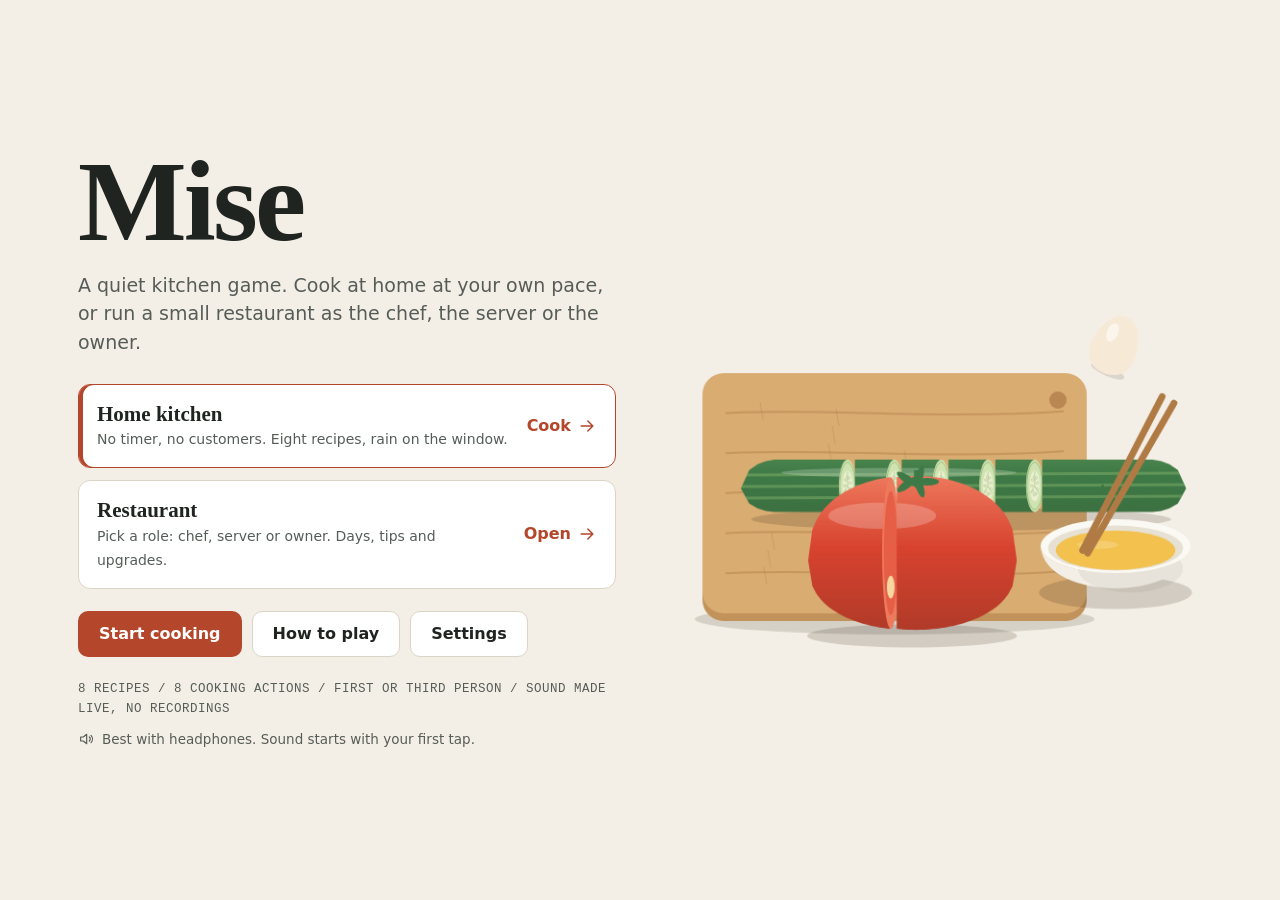
==== index.html @ 391ea793 "Back button everywhere: kitchen back arrow, confirm before losing a dish or service, browser/phone B" ====
<!doctype html>
<html lang="en">
<head>
  <meta charset="utf-8">
  <meta name="viewport" content="width=device-width, initial-scale=1, viewport-fit=cover">
  <meta name="theme-color" content="#F4EFE6">
  <meta name="description" content="Mise is a quiet cooking game. Cook at home at your own pace, or run a small restaurant as the chef, the server or the owner, in first or third person.">
  <title>Mise - a quiet kitchen game</title>
  <link rel="stylesheet" href="css/style.css">
</head>
<body>
  <div id="app">

    <!-- ============ TITLE ============ -->
    <section id="screen-title" class="screen is-active" aria-labelledby="title-h">
      <div class="title-wrap">
        <div class="title-copy">
          <h1 id="title-h" class="wordmark">Mise</h1>
          <p class="lede">A quiet kitchen game. Cook at home at your own pace, or run a small restaurant as the chef, the server or the owner.</p>
          <div class="modes" role="list">
            <button class="mode is-primary" data-go="home" role="listitem">
              <span class="mode-text">
                <b>Home kitchen</b>
                <span>No timer, no customers. Eight recipes, rain on the window.</span>
              </span>
              <span class="mode-go">Cook <span class="ico" data-ico="arrow"></span></span>
            </button>
            <button class="mode" data-go="shop" role="listitem">
              <span class="mode-text">
                <b>Restaurant</b>
                <span id="title-shop-line">Pick a role: chef, server or owner. Days, tips and upgrades.</span>
              </span>
              <span class="mode-go">Open <span class="ico" data-ico="arrow"></span></span>
            </button>
          </div>
          <div class="title-actions">
            <button class="btn btn-primary" id="btn-start">Start cooking</button>
            <button class="btn btn-ghost" data-open="help">How to play</button>
            <button class="btn btn-ghost" data-open="settings">Settings</button>
          </div>
          <p class="meta">8 recipes / 8 cooking actions / first or third person / sound made live, no recordings</p>
          <p class="sound-hint" data-sound-hint><span class="ico" data-ico="sound"></span><span data-sound-state>Best with headphones. Sound starts with your first tap.</span></p>
        </div>
        <div class="title-art">
          <canvas id="hero" width="560" height="460" aria-label="A cutting board with sliced cucumber, a tomato and a bowl of beaten egg"></canvas>
        </div>
      </div>
    </section>

    <!-- ============ HOME COOKBOOK ============ -->
    <section id="screen-home" class="screen" aria-labelledby="home-h">
      <header class="page-head">
        <button class="btn-icon" data-go="title" data-back aria-label="Back to the title screen"><span class="ico" data-ico="back"></span></button>
        <div>
          <p class="kicker">Home kitchen</p>
          <h2 id="home-h">What are we cooking?</h2>
        </div>
      </header>
      <div class="home-grid">
        <div class="recipe-list" id="recipe-list" role="radiogroup" aria-label="Recipes"></div>
        <aside class="side-panel">
          <div class="field">
            <span class="field-label" id="lbl-cam">View</span>
            <div class="seg" role="radiogroup" aria-labelledby="lbl-cam" data-setting="camera">
              <button role="radio" data-value="first">First person</button>
              <button role="radio" data-value="third">Third person</button>
            </div>
            <p class="field-help" id="cam-help"></p>
          </div>
          <div class="field">
            <span class="field-label" id="lbl-tod">Light</span>
            <div class="seg" role="radiogroup" aria-labelledby="lbl-tod" data-setting="timeOfDay">
              <button role="radio" data-value="morning">Morning</button>
              <button role="radio" data-value="evening">Evening</button>
              <button role="radio" data-value="night">Night</button>
            </div>
          </div>
          <div class="field">
            <span class="field-label" id="lbl-amb">Room sound</span>
            <div class="seg seg-wrap" role="radiogroup" aria-labelledby="lbl-amb" data-setting="ambienceKind">
              <button role="radio" data-value="rain">Rain</button>
              <button role="radio" data-value="cafe">Cafe</button>
              <button role="radio" data-value="fire">Fireplace</button>
              <button role="radio" data-value="night">Crickets</button>
              <button role="radio" data-value="off">Off</button>
            </div>
          </div>
          <label class="toggle">
            <input type="checkbox" data-toggle="radioOn">
            <span>Lo-fi radio</span>
          </label>
          <div class="selected-card" id="selected-card"></div>
          <button class="btn btn-primary btn-block" id="btn-cook">Cook</button>
          <div class="journal">
            <h3>Journal</h3>
            <ol id="journal-list" class="journal-list"></ol>
          </div>
        </aside>
      </div>
      <div class="mobile-cook">
        <span id="mobile-cook-name"></span>
        <button class="btn btn-primary" id="btn-cook-m">Cook</button>
      </div>
    </section>

    <!-- ============ RESTAURANT ============ -->
    <section id="screen-shop" class="screen" aria-labelledby="shop-h">
      <header class="page-head">
        <button class="btn-icon" data-go="title" data-back aria-label="Back to the title screen"><span class="ico" data-ico="back"></span></button>
        <div>
          <p class="kicker">Restaurant</p>
          <h2 id="shop-h">Corner Counter</h2>
        </div>
        <div class="purse" id="purse"></div>
      </header>
      <div class="shop-grid">
        <section class="shop-open">
          <div class="stat-row" id="shop-stats"></div>
          <div class="pantry" id="shop-pantry" aria-label="Pantry stock"></div>
          <div class="field">
            <span class="field-label" id="lbl-role">Your role tonight</span>
            <div class="roles" role="radiogroup" aria-labelledby="lbl-role" id="roles">
              <button class="role" role="radio" data-role="chef">
                <b>Chef</b>
                <span>You cook every ticket. A server looks after the guests.</span>
              </button>
              <button class="role" role="radio" data-role="server">
                <b>Server</b>
                <span>Seat, take orders, serve, bill. A line cook runs the stove.</span>
              </button>
              <button class="role" role="radio" data-role="owner">
                <b>Owner</b>
                <span>Both jobs. The room slows down while you cook.</span>
              </button>
            </div>
          </div>
          <div class="field">
            <span class="field-label" id="lbl-cam2">View</span>
            <div class="seg" role="radiogroup" aria-labelledby="lbl-cam2" data-setting="camera">
              <button role="radio" data-value="first">First person</button>
              <button role="radio" data-value="third">Third person</button>
            </div>
            <p class="field-help" id="cam-help-2"></p>
          </div>
          <div class="goal" id="goal"></div>
          <button class="btn btn-primary btn-block" id="btn-open-day">Open for the day</button>
        </section>
        <section class="shop-manage" aria-label="Management">
          <div class="tabs" role="tablist">
            <button role="tab" data-tab="upgrades" aria-selected="true">Upgrades</button>
            <button role="tab" data-tab="menu" aria-selected="false">Menu</button>
            <button role="tab" data-tab="market" aria-selected="false">Market</button>
            <button role="tab" data-tab="ledger" aria-selected="false">Ledger</button>
          </div>
          <div class="tab-body" id="tab-body" role="tabpanel"></div>
        </section>
      </div>
    </section>

    <!-- ============ GAME ============ -->
    <section id="screen-game" class="screen screen-game" aria-label="Kitchen">
      <canvas id="stage"></canvas>
      <header class="hud" id="hud">
        <button class="btn-icon hud-btn" id="btn-back" data-back aria-label="Back to the cookbook"><span class="ico" data-ico="back"></span></button>
        <button class="btn-icon hud-btn" id="btn-pause" aria-label="Pause"><span class="ico" data-ico="pause"></span></button>
        <div class="hud-title">
          <span class="kicker" id="hud-kicker">Home kitchen</span>
          <strong id="hud-name">Rolled omelette</strong>
        </div>
        <div class="hud-stats" id="hud-stats"></div>
        <button class="btn-icon hud-btn" id="btn-sound" aria-label="Sound and settings"><span class="ico" data-ico="sound"></span></button>
      </header>
      <aside class="ticket" id="ticket" aria-label="Recipe ticket">
        <div class="ticket-head">
          <span class="ticket-no" id="ticket-no">No. 001</span>
          <span class="ticket-time" id="ticket-time"></span>
        </div>
        <h3 class="ticket-name" id="ticket-name"></h3>
        <ol class="ticket-steps" id="ticket-steps"></ol>
        <div class="ticket-foot" id="ticket-foot"></div>
      </aside>
      <div class="rail" id="rail" aria-label="Order tickets"></div>
      <div class="hint" id="hint" aria-live="polite">
        <span class="hint-step" id="hint-step"></span>
        <span class="hint-text" id="hint-text"></span>
        <span class="hint-status" id="hint-status"></span>
      </div>
      <div class="captions" id="captions" aria-live="polite"></div>
    </section>

    <!-- ============ OVERLAYS ============ -->
    <div class="overlay" id="ov-pause" role="dialog" aria-modal="true" aria-labelledby="pause-h" hidden>
      <div class="sheet sheet-sm">
        <h2 id="pause-h">Paused</h2>
        <p class="muted" id="pause-sub">The kitchen will wait.</p>
        <div class="stack">
          <button class="btn btn-primary btn-block" data-act="resume">Resume</button>
          <button class="btn btn-ghost btn-block" data-open="settings">Settings</button>
          <button class="btn btn-ghost btn-block" data-act="restart">Start over</button>
          <button class="btn btn-ghost btn-block" data-act="leave">Leave the kitchen</button>
        </div>
      </div>
    </div>

    <div class="overlay" id="ov-leave" role="dialog" aria-modal="true" aria-labelledby="leave-h" aria-describedby="leave-sub" hidden>
      <div class="sheet sheet-sm">
        <h2 id="leave-h">Leave the kitchen?</h2>
        <p class="muted" id="leave-sub">This dish is not finished yet. Leaving clears it.</p>
        <div class="stack">
          <button class="btn btn-primary btn-block" data-act="stay" id="btn-stay">Keep cooking</button>
          <button class="btn btn-ghost btn-block" data-act="quit" id="btn-leave">Leave</button>
        </div>
      </div>
    </div>

    <div class="overlay" id="ov-settings" role="dialog" aria-modal="true" aria-labelledby="settings-h" hidden>
      <div class="sheet">
        <div class="sheet-head">
          <h2 id="settings-h">Settings</h2>
          <button class="btn-icon" data-close aria-label="Close settings"><span class="ico" data-ico="close"></span></button>
        </div>
        <div class="settings-grid">
          <section>
            <h3>Sound</h3>
            <label class="slider"><span>Master</span><input type="range" min="0" max="1" step="0.05" data-slider="master"></label>
            <label class="slider"><span>Cooking sounds</span><input type="range" min="0" max="1" step="0.05" data-slider="fx"></label>
            <label class="slider"><span>Room sound</span><input type="range" min="0" max="1" step="0.05" data-slider="ambience"></label>
            <label class="slider"><span>Radio</span><input type="range" min="0" max="1" step="0.05" data-slider="radio"></label>
            <label class="toggle"><input type="checkbox" data-toggle="radioOn"><span>Lo-fi radio on</span></label>
            <label class="toggle"><input type="checkbox" data-toggle="captions"><span>Sound captions</span></label>
            <div class="field">
              <span class="field-label" id="lbl-sampler">Listen</span>
              <div class="sampler" id="sampler" role="group" aria-labelledby="lbl-sampler"></div>
            </div>
          </section>
          <section>
            <h3>Play</h3>
            <label class="toggle"><input type="checkbox" data-toggle="hints"><span>Guides and target outlines</span></label>
            <label class="toggle"><input type="checkbox" data-toggle="reduceMotion"><span>Reduce motion</span></label>
            <div class="field">
              <span class="field-label" id="lbl-skin">Hands</span>
              <div class="swatches" role="radiogroup" aria-labelledby="lbl-skin" id="swatches"></div>
            </div>
            <div class="field">
              <span class="field-label">Progress</span>
              <p class="field-help" id="save-note"></p>
              <button class="btn btn-ghost" id="btn-reset">Reset all progress</button>
            </div>
          </section>
        </div>
      </div>
    </div>

    <div class="overlay" id="ov-help" role="dialog" aria-modal="true" aria-labelledby="help-h" hidden>
      <div class="sheet">
        <div class="sheet-head">
          <h2 id="help-h">How to play</h2>
          <button class="btn-icon" data-close aria-label="Close"><span class="ico" data-ico="close"></span></button>
        </div>
        <div class="help-grid">
          <section>
            <h3>Cooking</h3>
            <dl class="defs">
              <dt>Slice</dt><dd>Aim along the dashed guides and click or tap. Even slices score best.</dd>
              <dt>Crack</dt><dd>Tap when the needle sits in the green band, then tap again to open.</dd>
              <dt>Pour</dt><dd>Hold, and let go inside the green band.</dd>
              <dt>Stir</dt><dd>Drag slow circles around the bowl or hold Space.</dd>
              <dt>Fry</dt><dd>Wait for golden, then tap the pan to flip or take it off.</dd>
              <dt>Boil</dt><dd>Drop it in, lift it out in the green band.</dd>
              <dt>Season</dt><dd>Tap to shake. Stop in the band and press Done.</dd>
              <dt>Plate</dt><dd>Drag each item onto its outline, or tap item then plate.</dd>
            </dl>
          </section>
          <section>
            <h3>Restaurant</h3>
            <dl class="defs">
              <dt>Server</dt><dd>Tap a guest in the queue, then a table. Tap tables to take orders, serve and collect. Tap dishes on the pickup counter to carry them (two at a time). Repeating the same action earns a chain bonus.</dd>
              <dt>Chef</dt><dd>Pick a ticket from the rail and cook it. Faster and better dishes earn bigger tips.</dd>
              <dt>Owner</dt><dd>Both jobs. Tap the stove or a ticket to cook; the room slows while you do.</dd>
            </dl>
            <h3>Keys</h3>
            <dl class="defs">
              <dt>Space / Enter</dt><dd>Main action in every cooking step</dd>
              <dt>Arrows</dt><dd>Move the knife, change heat</dd>
              <dt>1 to 6</dt><dd>Act on a table (server and owner); Q picks the next guest, P picks up from the pickup counter, K cooks (owner)</dd>
              <dt>Esc</dt><dd>Pause</dd>
            </dl>
          </section>
        </div>
      </div>
    </div>

    <div class="overlay" id="ov-result" role="dialog" aria-modal="true" aria-labelledby="result-h" hidden>
      <div class="sheet sheet-result">
        <div class="result-art"><img id="result-img" alt=""></div>
        <div class="result-body">
          <p class="kicker" id="result-kicker">Plated</p>
          <h2 id="result-h"></h2>
          <p class="result-score"><span id="result-pct"></span><span id="result-word"></span></p>
          <ol class="result-notes" id="result-notes"></ol>
          <p class="muted" id="result-saved"></p>
          <div class="row">
            <button class="btn btn-primary" data-act="again">Cook it again</button>
            <button class="btn btn-ghost" data-act="cookbook">Back to the cookbook</button>
          </div>
        </div>
      </div>
    </div>

    <div class="overlay" id="ov-day" role="dialog" aria-modal="true" aria-labelledby="day-h" hidden>
      <div class="sheet sheet-sm">
        <p class="kicker" id="day-kicker">Closing time</p>
        <h2 id="day-h"></h2>
        <div class="stars" id="day-stars" aria-hidden="true"></div>
        <p class="sr-only" id="day-stars-sr"></p>
        <dl class="day-figures" id="day-figures"></dl>
        <div class="stack">
          <button class="btn btn-primary btn-block" data-act="manage">Manage the restaurant</button>
          <button class="btn btn-ghost btn-block" data-act="title">Back to the title screen</button>
        </div>
      </div>
    </div>

    <noscript><p class="noscript">Mise needs JavaScript to run.</p></noscript>
  </div>

  <script src="js/core.js"></script>
  <script src="js/audio.js"></script>
  <script src="js/data.js"></script>
  <script src="js/art.js"></script>
  <script src="js/minigames.js"></script>
  <script src="js/cook.js"></script>
  <script src="js/restaurant.js"></script>
  <script src="js/ui.js"></script>
  <script src="js/main.js"></script>
</body>
</html>
---- css/style.css ----
/* Mise - tokens from design.md */
:root {
  --paper: #F4EFE6;
  --surface: #FFFFFF;
  --surface-2: #FBF8F2;
  --ink: #1F2420;
  --muted: #565D58;
  --line: #DCD4C6;
  --accent: #B4472B;
  --accent-ink: #FFFFFF;
  --accent-soft: #F3DED6;
  --sage: #3F6B4E;
  --amber: #8A5A12;
  --night: #1D211F;
  --display: "Iowan Old Style", "Palatino Linotype", "Book Antiqua", Georgia, serif;
  --body: "Segoe UI", system-ui, -apple-system, Roboto, "Helvetica Neue", sans-serif;
  --mono: Consolas, "SF Mono", Menlo, "Liberation Mono", monospace;
  --r-ctl: 10px;
  --r-panel: 14px;
  --shadow: 0 1px 2px rgba(31, 36, 32, .06), 0 8px 24px rgba(31, 36, 32, .08);
  --ease: cubic-bezier(.2, .7, .2, 1);
}

* { box-sizing: border-box; }
[hidden] { display: none !important; }
html, body { margin: 0; height: 100%; }
body {
  background: var(--paper);
  color: var(--ink);
  font: 16px/1.5 var(--body);
  -webkit-font-smoothing: antialiased;
  font-variant-numeric: tabular-nums;
  overflow: hidden;
}
button { font: inherit; color: inherit; }
h1, h2, h3 { margin: 0; font-weight: 600; }
h2 { font: 600 clamp(26px, 3.2vw, 36px)/1.1 var(--display); letter-spacing: -.01em; }
h3 { font: 600 15px/1.3 var(--body); letter-spacing: .02em; }
p { margin: 0; }
.sr-only { position: absolute; width: 1px; height: 1px; overflow: hidden; clip: rect(0 0 0 0); white-space: nowrap; }
.muted { color: var(--muted); }
.kicker { font: 600 12px/1.3 var(--body); letter-spacing: .14em; text-transform: uppercase; color: var(--accent); }

:focus-visible { outline: 3px solid var(--accent); outline-offset: 2px; border-radius: 6px; }
[tabindex="-1"]:focus { outline: none; }

/* ---------- icons ---------- */
.ico { display: inline-flex; width: 20px; height: 20px; }
.ico svg { width: 100%; height: 100%; stroke: currentColor; fill: none; stroke-width: 1.8; stroke-linecap: round; stroke-linejoin: round; }

/* ---------- buttons ---------- */
.btn {
  display: inline-flex; align-items: center; justify-content: center; gap: 8px;
  min-height: 46px; padding: 0 20px; border-radius: var(--r-ctl);
  border: 1px solid transparent; cursor: pointer; font-weight: 600;
  transition: background .18s var(--ease), border-color .18s var(--ease), transform .12s var(--ease);
}
.btn:active { transform: translateY(1px); }
.btn-primary { background: var(--accent); color: var(--accent-ink); }
.btn-primary:hover { background: #9E3D24; }
.btn-primary:disabled { background: #C9B8AF; cursor: not-allowed; }
.btn-ghost { background: var(--surface); border-color: var(--line); }
.btn-ghost:hover { border-color: #BFB5A4; }
.btn-block { width: 100%; }
.btn-icon {
  display: inline-flex; align-items: center; justify-content: center;
  width: 44px; height: 44px; border-radius: var(--r-ctl);
  background: var(--surface); border: 1px solid var(--line); cursor: pointer;
}
.btn-icon:hover { border-color: #BFB5A4; }
.btn-small { min-height: 36px; padding: 0 14px; font-size: 14px; }

/* ---------- screens ---------- */
#app { height: 100%; }
.screen { display: none; height: 100%; overflow-y: auto; }
.screen.is-active { display: block; }
.screen-game.is-active { display: block; overflow: hidden; position: relative; }

/* ---------- title ---------- */
.title-wrap {
  max-width: 1180px; margin: 0 auto; min-height: 100%;
  padding: 40px 28px; display: grid; grid-template-columns: minmax(0, 1fr) minmax(0, 1fr);
  gap: 48px; align-items: center;
}
.wordmark { font: 600 clamp(64px, 9vw, 120px)/.88 var(--display); letter-spacing: -.025em; margin-bottom: 18px; }
.lede { font-size: 19px; color: var(--muted); max-width: 30em; margin-bottom: 28px; }
.modes { display: grid; gap: 12px; margin-bottom: 22px; }
.mode {
  display: flex; justify-content: space-between; align-items: center; gap: 16px;
  background: var(--surface); border: 1px solid var(--line); border-radius: 12px;
  padding: 16px 18px; text-align: left; cursor: pointer;
  transition: border-color .18s var(--ease), box-shadow .18s var(--ease);
}
.mode:hover { border-color: #BFB5A4; box-shadow: var(--shadow); }
.mode.is-primary { border-color: var(--accent); box-shadow: inset 4px 0 0 var(--accent); }
.mode-text b { display: block; font: 600 21px/1.25 var(--display); }
.mode-text span { color: var(--muted); font-size: 14px; }
.mode-go { display: inline-flex; align-items: center; gap: 6px; font-weight: 600; color: var(--accent); white-space: nowrap; }
.title-actions { display: flex; flex-wrap: wrap; gap: 10px; }
.meta { font: 12.5px/1.6 var(--mono); color: var(--muted); margin-top: 22px; letter-spacing: .04em; text-transform: uppercase; }
.title-art canvas { width: 100%; height: auto; display: block; }

/* ---------- page head ---------- */
.page-head {
  display: flex; align-items: center; gap: 16px;
  max-width: 1240px; margin: 0 auto; padding: 24px 28px 8px;
}
.page-head .purse { margin-left: auto; text-align: right; }
.purse b { display: block; font: 600 26px/1 var(--display); }
.purse span { font-size: 13px; color: var(--muted); }

/* ---------- home ---------- */
.home-grid {
  max-width: 1240px; margin: 0 auto; padding: 16px 28px 40px;
  display: grid; grid-template-columns: minmax(0, 1fr) 340px; gap: 28px; align-items: start;
}
.recipe-list { display: grid; grid-template-columns: repeat(auto-fill, minmax(230px, 1fr)); gap: 14px; }
.recipe {
  position: relative; display: flex; flex-direction: column; text-align: left;
  background: var(--surface); border: 1px solid var(--line); border-radius: var(--r-panel);
  padding: 0; cursor: pointer; overflow: hidden;
  transition: border-color .18s var(--ease), box-shadow .18s var(--ease);
}
.recipe:hover { box-shadow: var(--shadow); }
.recipe[aria-checked="true"] { border-color: var(--accent); box-shadow: 0 0 0 2px var(--accent); }
.recipe-img { background: #EFE8DC; display: flex; align-items: center; justify-content: center; aspect-ratio: 16 / 10; }
.recipe-img img { width: 78%; height: auto; }
.recipe-body { padding: 12px 14px 14px; }
.recipe-body b { display: block; font: 600 18px/1.25 var(--display); }
.recipe-body p { font-size: 13.5px; color: var(--muted); margin: 4px 0 8px; }
.recipe-meta { display: flex; justify-content: space-between; gap: 8px; font: 12px/1.4 var(--mono); color: var(--muted); }
.recipe-meta .best { color: var(--sage); font-weight: 700; }

.side-panel {
  position: sticky; top: 16px; display: grid; gap: 18px;
  background: var(--surface); border: 1px solid var(--line); border-radius: var(--r-panel); padding: 20px;
}
.field { display: grid; gap: 8px; }
.field-label { font: 600 13px/1.2 var(--body); color: var(--ink); }
.field-help { font-size: 13px; color: var(--muted); }
.seg { display: flex; background: #F1ECE3; border-radius: var(--r-ctl); padding: 3px; gap: 3px; }
.seg-wrap { flex-wrap: wrap; }
.seg button {
  flex: 1 1 auto; min-height: 38px; padding: 0 10px; border: 0; border-radius: 8px;
  background: transparent; cursor: pointer; font-size: 14px; font-weight: 600; color: var(--muted);
}
.seg button[aria-checked="true"] { background: var(--surface); color: var(--ink); box-shadow: 0 1px 2px rgba(31, 36, 32, .12); }
.toggle { display: flex; align-items: center; gap: 10px; cursor: pointer; font-size: 15px; min-height: 32px; }
.toggle input { width: 18px; height: 18px; accent-color: var(--accent); }
.selected-card { border-top: 1px solid var(--line); padding-top: 16px; }
.selected-card b { font: 600 20px/1.2 var(--display); display: block; }
.selected-card ol { margin: 8px 0 0; padding-left: 20px; color: var(--muted); font-size: 14px; }
.journal h3 { margin-bottom: 8px; }
.journal-list { list-style: none; margin: 0; padding: 0; display: grid; gap: 6px; font-size: 13.5px; }
.journal-list li { display: flex; justify-content: space-between; gap: 10px; border-bottom: 1px dashed var(--line); padding-bottom: 6px; }
.journal-list .pct { font-family: var(--mono); color: var(--sage); }
.journal-empty { color: var(--muted); }

/* ---------- restaurant ---------- */
.shop-grid {
  max-width: 1240px; margin: 0 auto; padding: 16px 28px 40px;
  display: grid; grid-template-columns: minmax(0, 420px) minmax(0, 1fr); gap: 28px; align-items: start;
}
.shop-open, .shop-manage { background: var(--surface); border: 1px solid var(--line); border-radius: var(--r-panel); padding: 20px; display: grid; gap: 18px; }
.stat-row { display: grid; grid-template-columns: repeat(3, minmax(0, 1fr)); gap: 10px; }
.stat { background: var(--surface-2); border: 1px solid var(--line); border-radius: var(--r-ctl); padding: 10px 12px; }
.stat b { display: block; font: 600 22px/1.1 var(--display); }
.stat span { font-size: 12.5px; color: var(--muted); }
.pantry { display: grid; grid-template-columns: repeat(2, minmax(0, 1fr)); gap: 6px 16px; }
.pantry .field-label { grid-column: 1 / -1; margin-bottom: 0; }
.pantry-row { display: grid; grid-template-columns: minmax(0, 1fr) auto; grid-template-areas: "name count" "bar bar"; align-items: center; gap: 4px 8px; font-size: 13px; color: var(--muted); }
.pantry-row span { grid-area: name; white-space: nowrap; overflow: hidden; text-overflow: ellipsis; }
.pantry-row b { grid-area: count; }
.pantry-row i { grid-area: bar; height: 6px; background: #E6DFD2; border-radius: 3px; overflow: hidden; }
.pantry-row em { display: block; height: 100%; background: var(--sage); border-radius: 3px; }
.pantry-row b { font: 600 13px/1 var(--mono); color: var(--ink); text-align: right; }
.pantry-row.is-low em { background: var(--accent); }
.pantry-row.is-low b { color: var(--accent); }
.roles { display: grid; gap: 8px; }
.role {
  text-align: left; background: var(--surface); border: 1px solid var(--line); border-radius: var(--r-ctl);
  padding: 12px 14px; cursor: pointer;
}
.role b { display: block; font: 600 18px/1.3 var(--display); }
.role span { font-size: 13.5px; color: var(--muted); }
.role[aria-checked="true"] { border-color: var(--accent); background: #FCF6F3; box-shadow: inset 4px 0 0 var(--accent); }
.goal { background: var(--surface-2); border: 1px dashed var(--line); border-radius: var(--r-ctl); padding: 12px 14px; font-size: 14px; }
.goal b { font-family: var(--mono); }
.tabs { display: flex; gap: 4px; border-bottom: 1px solid var(--line); overflow-x: auto; scrollbar-width: none; }
.tabs button { flex: 0 0 auto; }
.tabs button {
  border: 0; background: none; padding: 10px 14px; cursor: pointer; font-weight: 600; color: var(--muted);
  border-bottom: 2px solid transparent; margin-bottom: -1px;
}
.tabs button[aria-selected="true"] { color: var(--ink); border-bottom-color: var(--accent); }
.tab-body { display: grid; gap: 10px; }
.group-title { font: 600 12px/1.2 var(--body); letter-spacing: .14em; text-transform: uppercase; color: var(--muted); margin-top: 8px; }
.row-item {
  display: grid; grid-template-columns: minmax(0, 1fr) auto; gap: 12px; align-items: center;
  padding: 12px 0; border-bottom: 1px solid #EEE8DD;
}
.row-item b { font-weight: 600; }
.row-item p { font-size: 13.5px; color: var(--muted); }
.row-item .lvl { font: 12px var(--mono); color: var(--muted); }
.row-menu { grid-template-columns: 64px minmax(0, 1fr) auto; }
.row-menu img { width: 64px; height: 40px; object-fit: contain; }
.price-ctl { display: flex; align-items: center; gap: 8px; font: 13px var(--mono); }
.price-ctl input[type="range"] { width: 110px; accent-color: var(--accent); }
.ledger { width: 100%; border-collapse: collapse; font-size: 14px; }
.ledger th, .ledger td { text-align: left; padding: 8px 6px; border-bottom: 1px solid #EEE8DD; }
.ledger th { font-size: 12px; color: var(--muted); font-weight: 600; text-transform: uppercase; letter-spacing: .08em; }
.ledger td.num { font-family: var(--mono); }
.ok { color: var(--sage); }
.warn { color: var(--amber); }

/* ---------- game screen ---------- */
#stage { position: absolute; inset: 0; width: 100%; height: 100%; display: block; touch-action: none; }
.hud {
  position: absolute; left: 0; right: 0; top: 0; z-index: 3;
  display: flex; align-items: center; gap: 14px; padding: 10px 16px;
  background: rgba(244, 239, 230, .94); border-bottom: 1px solid var(--line);
}
.hud-title { display: grid; min-width: 0; }
.hud-title strong { font: 600 20px/1.15 var(--display); white-space: nowrap; overflow: hidden; text-overflow: ellipsis; }
.hud-stats { margin-left: auto; display: flex; align-items: center; gap: 18px; font-size: 14px; }
.hud-stat { display: grid; text-align: right; }
.hud-stat b { font: 600 18px/1.1 var(--display); }
.hud-stat span { font-size: 11.5px; color: var(--muted); text-transform: uppercase; letter-spacing: .08em; }
.goalbar { width: 140px; height: 8px; background: #E6DFD2; border-radius: 4px; position: relative; overflow: visible; }
.goalbar i { position: absolute; left: 0; top: 0; bottom: 0; background: var(--sage); border-radius: 4px; }
.goalbar em { position: absolute; top: -3px; width: 2px; height: 14px; background: var(--ink); opacity: .5; }

/* the order ticket: signature element */
.ticket {
  position: absolute; z-index: 2; left: 16px; top: 80px; width: 284px; max-height: calc(100% - 170px); overflow: auto;
  background: var(--surface-2); color: var(--ink); padding: 18px 18px 14px; border-radius: 2px;
  font-family: var(--mono); font-size: 13.5px;
  box-shadow: var(--shadow);
  --perf: radial-gradient(circle at 6px 0, transparent 5px, var(--surface-2) 5.5px);
}
.ticket::before {
  content: ""; position: absolute; left: 0; right: 0; top: -6px; height: 6px;
  background: radial-gradient(circle at 6px 6px, transparent 4.5px, var(--surface-2) 5px) repeat-x;
  background-size: 12px 6px;
}
.ticket-head { display: flex; justify-content: space-between; color: var(--muted); font-size: 12px; letter-spacing: .06em; }
.ticket-name { font: 600 22px/1.15 var(--display); margin: 6px 0 12px; padding-bottom: 10px; border-bottom: 1px dashed #CFC6B5; }
.ticket-steps { list-style: none; margin: 0; padding: 0; display: grid; gap: 2px; counter-reset: s; }
.ticket-steps li {
  counter-increment: s; display: grid; grid-template-columns: 26px minmax(0, 1fr) auto; gap: 6px;
  padding: 6px 6px; border-radius: 4px; color: var(--muted);
}
.ticket-steps li::before { content: counter(s, decimal-leading-zero); color: #8C8F86; }
.ticket-steps li.is-now { background: var(--accent-soft); color: var(--ink); font-weight: 700; }
.ticket-steps li.is-now::before { color: var(--accent); }
.ticket-steps li.is-done { color: var(--ink); }
.ticket-steps li.is-done .q { color: var(--sage); }
.ticket-steps li .q { font-size: 12px; }
.ticket-steps li .note { grid-column: 2 / 4; font-size: 11.5px; color: var(--muted); font-weight: 400; }
.ticket-foot { margin-top: 12px; padding-top: 10px; border-top: 1px dashed #CFC6B5; display: flex; justify-content: space-between; color: var(--muted); font-size: 12px; }

/* restaurant ticket rail */
.rail {
  position: absolute; z-index: 2; left: 16px; right: 16px; top: 76px;
  display: flex; gap: 10px; overflow-x: auto; padding: 4px 2px 8px;
  scrollbar-width: thin;
}
.rail:empty::after { content: "No orders yet"; font: 13px var(--mono); color: var(--muted); padding: 10px 4px; }
.rail-ticket {
  flex: 0 0 150px; text-align: left; border: 0; cursor: default;
  background: var(--surface-2); border-radius: 2px; padding: 10px 12px; box-shadow: var(--shadow);
  font: 12.5px/1.35 var(--mono); position: relative;
  transition: transform .18s var(--ease);
}
.rail-ticket.can-cook { cursor: pointer; outline: 2px solid transparent; }
.rail-ticket.can-cook:hover { transform: translateY(-2px); outline-color: var(--accent); }
.rail-ticket > span { display: block; }
.rail-ticket b { display: block; font: 600 15px/1.2 var(--display); margin: 2px 0 6px; }
.rail-ticket .st { color: var(--muted); }
.rail-ticket .st.ready { color: var(--sage); font-weight: 700; }
.rail-ticket .st.cooking { color: var(--accent); font-weight: 700; }
.rail-ticket .pbar { height: 4px; background: #E6DFD2; border-radius: 2px; margin-top: 8px; overflow: hidden; }
.rail-ticket .pbar i { display: block; height: 100%; background: var(--sage); }
.rail-ticket .pbar i.low { background: var(--accent); }
.rail-ticket .act { display: block; margin-top: 6px; color: var(--accent); font-weight: 700; }

.hint {
  position: absolute; z-index: 3; left: 50%; bottom: 16px; transform: translateX(-50%);
  display: flex; align-items: center; gap: 12px; max-width: min(860px, calc(100% - 32px));
  background: var(--night); color: #F4EFE6; border-radius: 12px; padding: 10px 16px; font-size: 14px;
  box-shadow: var(--shadow);
}
.hint:empty { display: none; }
.hint-step { font: 700 12px var(--mono); color: #E9B7A6; letter-spacing: .06em; white-space: nowrap; }
.hint-text { min-width: 0; }
.hint-status { font: 600 13px var(--mono); color: #CFE0D3; white-space: nowrap; padding-left: 12px; border-left: 1px solid rgba(255, 255, 255, .18); }
.hint-status:empty { display: none; }

/* restaurant cooking: the recipe ticket sits below the order rail instead of on top of it */
.screen-game.is-cooking .ticket { top: 190px; max-height: calc(100% - 280px); }
.screen-game.is-narrow.is-cooking .rail { display: none; }
.screen-game.is-narrow.is-cooking .ticket { top: 62px; }

.captions { position: absolute; z-index: 3; right: 16px; bottom: 76px; display: grid; gap: 6px; justify-items: end; pointer-events: none; }
.caption {
  font: 12.5px/1.2 var(--mono); color: #F4EFE6; background: rgba(29, 33, 31, .78); padding: 6px 10px; border-radius: 6px;
  animation: cap 2.4s var(--ease) forwards;
}
.caption::before { content: "[ "; opacity: .6; }
.caption::after { content: " ]"; opacity: .6; }
@keyframes cap { 0% { opacity: 0; transform: translateY(6px); } 12% { opacity: 1; transform: none; } 80% { opacity: 1; } 100% { opacity: 0; } }

/* ---------- overlays ---------- */
.overlay {
  position: fixed; inset: 0; z-index: 10; display: flex; align-items: center; justify-content: center;
  background: rgba(29, 33, 31, .42); padding: 20px; overflow-y: auto;
}
.sheet {
  background: var(--surface); border-radius: 16px; box-shadow: 0 20px 60px rgba(29, 33, 31, .25);
  width: min(760px, 100%); padding: 26px; display: grid; gap: 16px; max-height: calc(100vh - 40px); overflow-y: auto;
}
.sheet-sm { width: min(420px, 100%); }
.sheet-head { display: flex; justify-content: space-between; align-items: center; }
.stack { display: grid; gap: 10px; }
.row { display: flex; flex-wrap: wrap; gap: 10px; }
.settings-grid, .help-grid { display: grid; grid-template-columns: minmax(0, 1fr) minmax(0, 1fr); gap: 26px; }
.settings-grid section, .help-grid section { display: grid; gap: 12px; align-content: start; }
.slider { display: grid; grid-template-columns: 130px minmax(0, 1fr); align-items: center; gap: 12px; font-size: 14px; }
.slider input { accent-color: var(--accent); width: 100%; }
.swatches { display: flex; gap: 10px; }
.swatch { width: 36px; height: 36px; border-radius: 50%; border: 2px solid var(--surface); box-shadow: 0 0 0 1px var(--line); cursor: pointer; }
.swatch[aria-checked="true"] { box-shadow: 0 0 0 2px var(--accent); }
.defs { margin: 0; display: grid; grid-template-columns: 110px minmax(0, 1fr); gap: 8px 12px; font-size: 14px; }
.defs dt { font-weight: 700; }
.defs dd { margin: 0; color: var(--muted); }

.sheet-result { width: min(860px, 100%); grid-template-columns: minmax(0, 1fr) minmax(0, 1fr); gap: 24px; }
.result-art { background: #EFE8DC; border-radius: 12px; display: flex; align-items: center; justify-content: center; min-height: 260px; }
.result-art img { width: 90%; height: auto; }
.result-body { display: grid; gap: 10px; align-content: start; }
.result-score { display: flex; align-items: baseline; gap: 12px; }
#result-pct { font: 600 46px/1 var(--display); }
#result-word { font-weight: 600; color: var(--sage); }
.result-notes { list-style: none; margin: 0; padding: 0; display: grid; gap: 4px; font: 13px/1.4 var(--mono); }
.result-notes li { display: flex; justify-content: space-between; gap: 10px; border-bottom: 1px dashed var(--line); padding: 4px 0; }
.result-notes li span:last-child { color: var(--sage); }
.stars { display: flex; gap: 8px; }
.stars svg { width: 36px; height: 36px; }
.day-figures { margin: 0; display: grid; grid-template-columns: minmax(0, 1fr) auto; gap: 6px 16px; font-size: 15px; }
.day-figures dt { color: var(--muted); }
.day-figures dd { margin: 0; text-align: right; font-family: var(--mono); font-weight: 700; }
.noscript { padding: 40px; }

/* ---------- responsive ---------- */
@media (max-width: 980px) {
  .home-grid, .shop-grid { grid-template-columns: minmax(0, 1fr); }
  .side-panel { position: static; }
  .home-grid { padding-bottom: 96px; }
  .mobile-cook { display: flex; }
}
@media (max-width: 560px) {
  .recipe-list { grid-template-columns: repeat(2, minmax(0, 1fr)); gap: 10px; }
  .recipe-body { padding: 8px 10px 10px; }
  .recipe-body b { font-size: 15.5px; }
  .recipe-body p { display: none; }
  .recipe-meta { flex-direction: column; gap: 0; font-size: 11px; }
  .page-head { padding: 16px 16px 4px; }
  .home-grid, .shop-grid { padding-left: 16px; padding-right: 16px; }
  .title-actions .btn { flex: 1 1 auto; }
  .shop-open, .shop-manage, .side-panel { padding: 14px; }
  .tabs button { padding: 10px 10px; }
  .row-menu { grid-template-columns: 48px minmax(0, 1fr); }
  .row-menu img { width: 48px; height: 32px; }
  .row-menu > :last-child { grid-column: 1 / -1; }
  .price-ctl { flex-wrap: wrap; }
  .stat b { font-size: 18px; }
  .page-head h2 { font-size: 24px; }
  .purse b { font-size: 21px; }
}
@media (max-width: 820px) {
  .title-wrap { grid-template-columns: minmax(0, 1fr); gap: 8px; padding: 20px 20px 32px; }
  .title-art { order: -1; max-width: 360px; margin: 0 auto; }
  .lede { font-size: 17px; margin-bottom: 20px; }
  .settings-grid, .help-grid, .sheet-result { grid-template-columns: minmax(0, 1fr); }
  .result-art { min-height: 180px; }
}
/* game layout on narrow screens: ticket becomes a strip under the HUD */
.screen-game.is-narrow .ticket {
  left: 8px; right: 8px; top: 64px; width: auto; max-height: none; padding: 8px 10px 8px;
  display: flex; align-items: center; gap: 10px; overflow-x: auto;
}
.screen-game.is-narrow .ticket::before { display: none; }
.screen-game.is-narrow .ticket-head, .screen-game.is-narrow .ticket-foot, .screen-game.is-narrow .ticket-name { display: none; }
.screen-game.is-narrow .ticket-steps { display: flex; gap: 4px; }
.screen-game.is-narrow .ticket-steps li { display: block; padding: 4px 8px; white-space: nowrap; font-size: 12px; }
.screen-game.is-narrow .ticket-steps li:not(.is-now) .lbl { display: none; }
.screen-game.is-narrow .ticket-steps li .q, .screen-game.is-narrow .ticket-steps li .note { display: none; }
.screen-game.is-narrow .hud { padding: 8px 10px; gap: 8px; }
.screen-game.is-narrow .hud-title .kicker { white-space: nowrap; overflow: hidden; text-overflow: ellipsis; }
.screen-game.is-narrow .k-lead { display: none; }
.screen-game.is-narrow .hud-title strong { font-size: 16px; white-space: normal; display: -webkit-box; -webkit-line-clamp: 2; -webkit-box-orient: vertical; line-height: 1.1; }
.screen-game.is-narrow .hud-stats { gap: 10px; }
.screen-game.is-narrow .hud-stat b { font-size: 15px; }
.screen-game.is-narrow .goalbar { width: 70px; }
.screen-game.is-narrow .rail { top: 62px; left: 8px; right: 8px; }
.screen-game.is-narrow .rail-ticket { flex-basis: 128px; padding: 8px 10px; }
.screen-game.is-narrow .hint { bottom: 8px; left: 8px; right: 8px; transform: none; max-width: none; padding: 8px 12px; font-size: 13px; gap: 8px; }
.screen-game.is-narrow .hint-step { display: none; }
.screen-game.is-narrow .captions { bottom: 104px; right: 8px; }
.screen-game.is-narrow .hud-stat.opt { display: none; }

@media (prefers-reduced-motion: reduce) {
  * { animation-duration: .01ms !important; transition-duration: .01ms !important; }
}

/* sticky cook bar on phones and tablets */
.mobile-cook {
  display: none; position: fixed; left: 0; right: 0; bottom: 0; z-index: 4;
  padding: 12px 16px calc(12px + env(safe-area-inset-bottom)); gap: 12px; align-items: center;
  background: rgba(244, 239, 230, .96); border-top: 1px solid var(--line);
}
.mobile-cook span { flex: 1; min-width: 0; font: 600 16px/1.2 var(--display); white-space: nowrap; overflow: hidden; text-overflow: ellipsis; }
.mobile-cook .btn { flex: 0 0 auto; }
#screen-home:not(.is-active) .mobile-cook { display: none; }

/* Custom controls (round 3): Mise-styled range and checkbox instead of browser defaults */
input[type="range"] {
  -webkit-appearance: none;
  appearance: none;
  height: 22px;
  background: transparent;
  cursor: pointer;
  --fill: 50%;
}
input[type="range"]::-webkit-slider-runnable-track {
  height: 4px;
  border-radius: 2px;
  background: linear-gradient(to right, var(--accent) 0 var(--fill), var(--line) var(--fill) 100%);
}
input[type="range"]::-moz-range-track { height: 4px; border-radius: 2px; background: var(--line); }
input[type="range"]::-moz-range-progress { height: 4px; border-radius: 2px; background: var(--accent); }
input[type="range"]::-webkit-slider-thumb {
  -webkit-appearance: none;
  width: 16px;
  height: 16px;
  margin-top: -6px;
  border-radius: 50%;
  background: var(--surface);
  border: 2px solid var(--accent);
  box-shadow: 0 1px 3px rgba(31, 36, 32, .18);
}
input[type="range"]::-moz-range-thumb {
  width: 12px;
  height: 12px;
  border-radius: 50%;
  background: var(--surface);
  border: 2px solid var(--accent);
}
input[type="range"]:focus-visible { outline: 2px solid var(--accent); outline-offset: 3px; border-radius: 4px; }
input[type="checkbox"] {
  -webkit-appearance: none;
  appearance: none;
  flex: 0 0 auto;
  width: 18px;
  height: 18px;
  margin: 0;
  border: 1.5px solid #9C9486;
  border-radius: 5px;
  background: var(--surface) center / 12px 12px no-repeat;
  cursor: pointer;
  transition: background-color .15s var(--ease), border-color .15s var(--ease);
}
input[type="checkbox"]:checked {
  background-color: var(--accent);
  border-color: var(--accent);
  background-image: url("data:image/svg+xml,%3Csvg xmlns='http://www.w3.org/2000/svg' viewBox='0 0 12 12'%3E%3Cpath d='M2.5 6.2l2.3 2.3 4.7-4.9' fill='none' stroke='%23fff' stroke-width='1.8' stroke-linecap='round' stroke-linejoin='round'/%3E%3C/svg%3E");
}
input[type="checkbox"]:focus-visible { outline: 2px solid var(--accent); outline-offset: 2px; }

/* sound: headphones hint on the title, sampler in settings */
.sound-hint { display: flex; align-items: center; gap: 8px; margin-top: 10px; font-size: 13.5px; color: var(--muted); }
.sound-hint .ico { width: 16px; height: 16px; flex: none; }
.sampler { display: flex; flex-wrap: wrap; gap: 6px; margin-top: 6px; }
.sampler .btn { min-height: 34px; padding: 0 12px; font-size: 13.5px; }
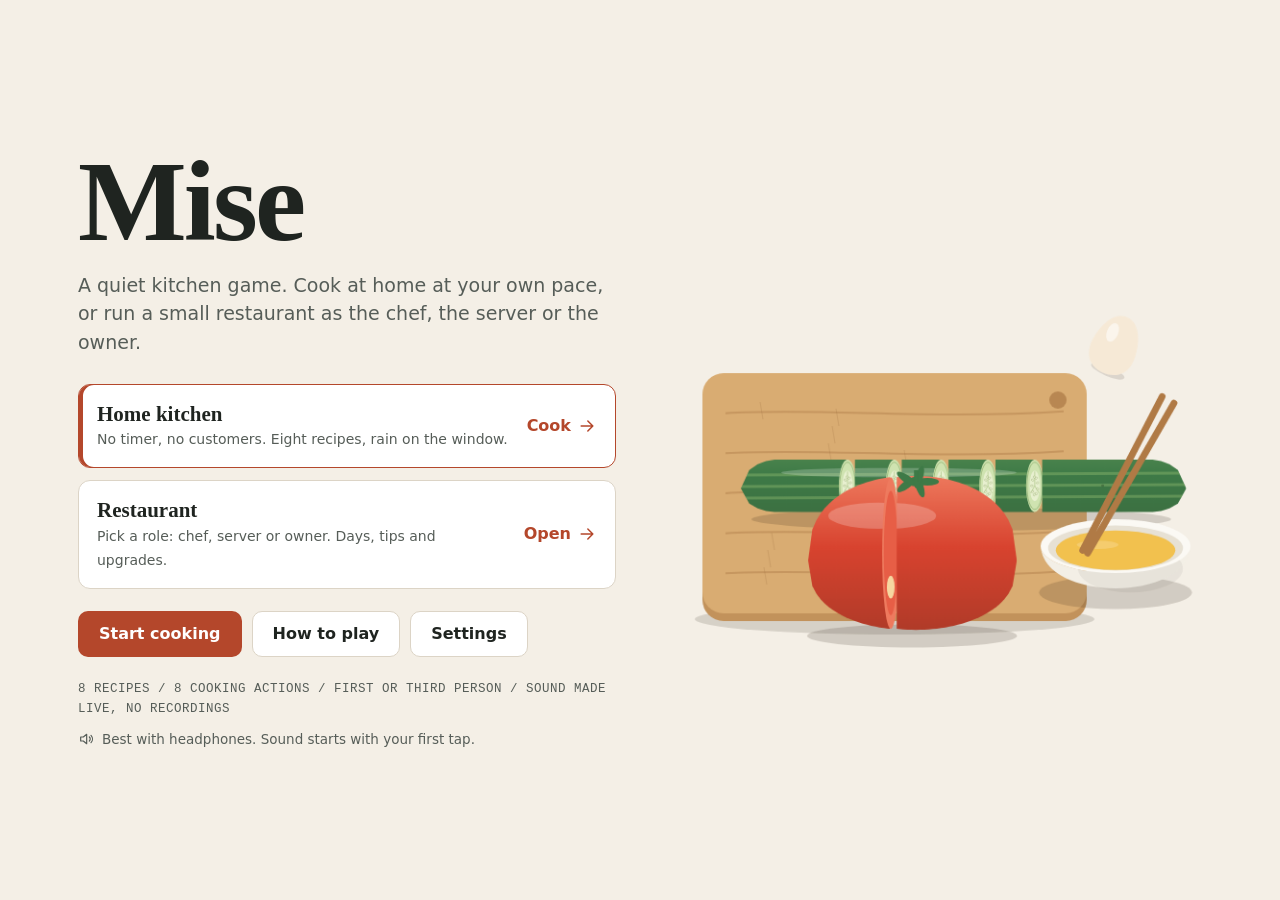
==== commit a53097bf: "Back: labelled Back pill, Esc = Back in the kitchen, fresh service leaves without asking, clearer le" ====
--- a/index.html
+++ b/index.html
@@ -50,7 +50,7 @@
     <!-- ============ HOME COOKBOOK ============ -->
     <section id="screen-home" class="screen" aria-labelledby="home-h">
       <header class="page-head">
-        <button class="btn-icon" data-go="title" data-back aria-label="Back to the title screen"><span class="ico" data-ico="back"></span></button>
+        <button class="btn-icon" data-go="title" data-back aria-label="Back to the title screen"><span class="ico" data-ico="back"></span><span class="back-label">Back</span></button>
         <div>
           <p class="kicker">Home kitchen</p>
           <h2 id="home-h">What are we cooking?</h2>
@@ -106,7 +106,7 @@
     <!-- ============ RESTAURANT ============ -->
     <section id="screen-shop" class="screen" aria-labelledby="shop-h">
       <header class="page-head">
-        <button class="btn-icon" data-go="title" data-back aria-label="Back to the title screen"><span class="ico" data-ico="back"></span></button>
+        <button class="btn-icon" data-go="title" data-back aria-label="Back to the title screen"><span class="ico" data-ico="back"></span><span class="back-label">Back</span></button>
         <div>
           <p class="kicker">Restaurant</p>
           <h2 id="shop-h">Corner Counter</h2>
@@ -161,7 +161,7 @@
     <section id="screen-game" class="screen screen-game" aria-label="Kitchen">
       <canvas id="stage"></canvas>
       <header class="hud" id="hud">
-        <button class="btn-icon hud-btn" id="btn-back" data-back aria-label="Back to the cookbook"><span class="ico" data-ico="back"></span></button>
+        <button class="btn-icon hud-btn" id="btn-back" data-back aria-label="Back to the cookbook"><span class="ico" data-ico="back"></span><span class="back-label">Back</span></button>
         <button class="btn-icon hud-btn" id="btn-pause" aria-label="Pause"><span class="ico" data-ico="pause"></span></button>
         <div class="hud-title">
           <span class="kicker" id="hud-kicker">Home kitchen</span>
@@ -210,6 +210,7 @@
           <button class="btn btn-primary btn-block" data-act="stay" id="btn-stay">Keep cooking</button>
           <button class="btn btn-ghost btn-block" data-act="quit" id="btn-leave">Leave</button>
         </div>
+        <p class="muted leave-hint">Back, Esc or a tap outside also keeps you here.</p>
       </div>
     </div>
 
--- a/css/style.css
+++ b/css/style.css
@@ -482,3 +482,16 @@
 .sound-hint .ico { width: 16px; height: 16px; flex: none; }
 .sampler { display: flex; flex-wrap: wrap; gap: 6px; margin-top: 6px; }
 .sampler .btn { min-height: 34px; padding: 0 12px; font-size: 13.5px; }
+
+/* back control: one pill everywhere, arrow + word, same corner */
+.btn-icon[data-back] { width: auto; min-width: 44px; padding: 0 12px 0 8px; gap: 2px; }
+.back-label { font-size: 14px; font-weight: 600; letter-spacing: .01em; }
+.btn-icon[data-back]:active { transform: translateY(1px); background: var(--line); }
+.btn-icon:focus-visible { outline: 2px solid var(--accent, #B5472B); outline-offset: 2px; }
+.screen-game.is-narrow .btn-icon[data-back] { padding: 0 8px 0 4px; }
+.screen-game.is-narrow .back-label { font-size: 13px; }
+.leave-hint { margin: 12px 0 0; font-size: 13px; text-align: center; }
+@media (max-width: 340px) {
+  .screen-game .back-label { display: none; }
+  .screen-game .btn-icon[data-back] { padding: 0; width: 44px; }
+}
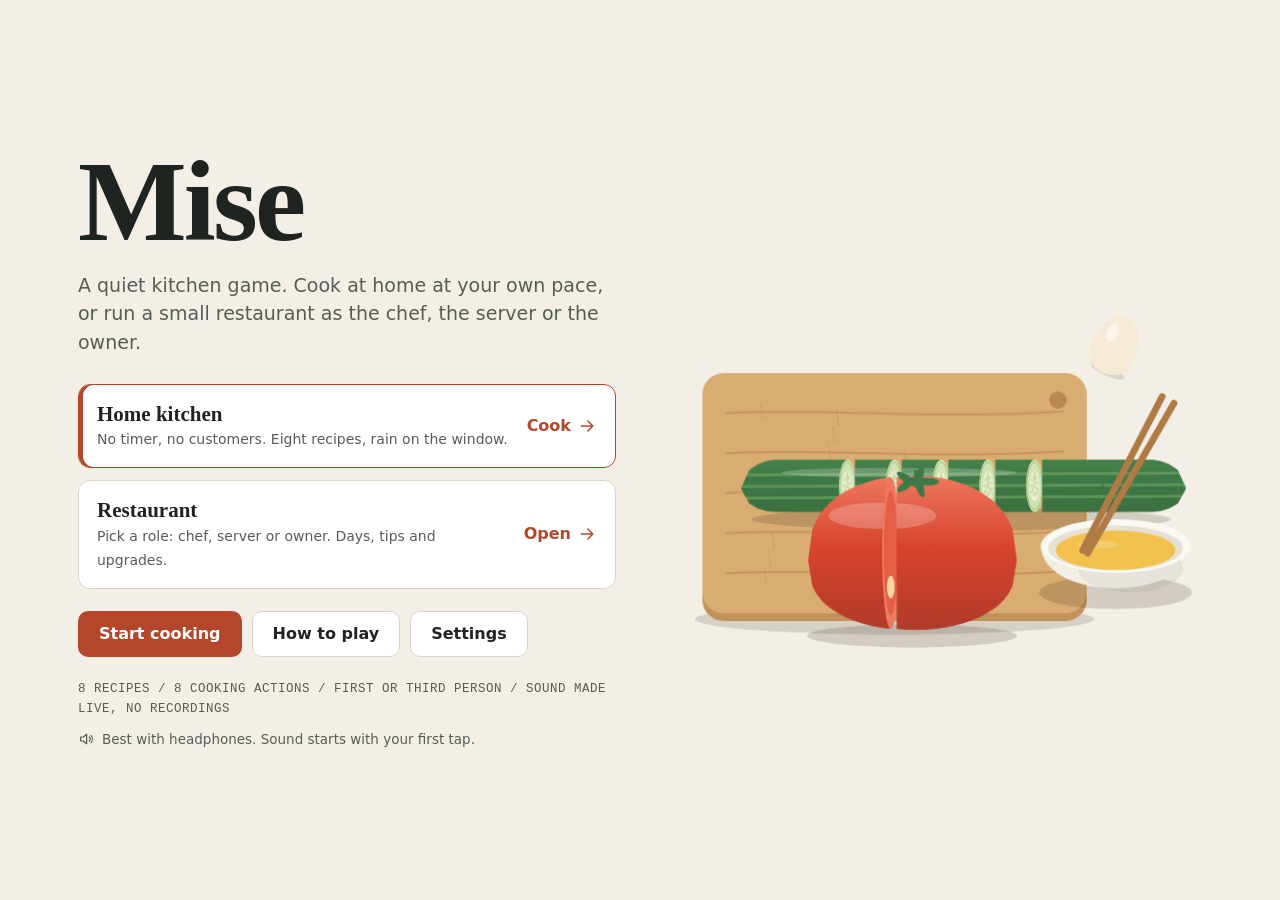
==== commit 53515171: "Back nav3: exact leave text per service state, leaving undoes the day's reputation change, Back word" ====
--- a/index.html
+++ b/index.html
@@ -210,7 +210,7 @@
           <button class="btn btn-primary btn-block" data-act="stay" id="btn-stay">Keep cooking</button>
           <button class="btn btn-ghost btn-block" data-act="quit" id="btn-leave">Leave</button>
         </div>
-        <p class="muted leave-hint">Back, Esc or a tap outside also keeps you here.</p>
+        <p class="leave-hint">Back, Esc or a tap outside also keeps you here.</p>
       </div>
     </div>
 
@@ -304,6 +304,7 @@
             <button class="btn btn-primary" data-act="again">Cook it again</button>
             <button class="btn btn-ghost" data-act="cookbook">Back to the cookbook</button>
           </div>
+          <p class="back-hint">Back or Esc also takes you to the cookbook.</p>
         </div>
       </div>
     </div>
@@ -319,6 +320,7 @@
           <button class="btn btn-primary btn-block" data-act="manage">Manage the restaurant</button>
           <button class="btn btn-ghost btn-block" data-act="title">Back to the title screen</button>
         </div>
+        <p class="back-hint">Back or Esc also opens Manage the restaurant.</p>
       </div>
     </div>
 
--- a/css/style.css
+++ b/css/style.css
@@ -484,14 +484,36 @@
 .sampler .btn { min-height: 34px; padding: 0 12px; font-size: 13.5px; }
 
 /* back control: one pill everywhere, arrow + word, same corner */
-.btn-icon[data-back] { width: auto; min-width: 44px; padding: 0 12px 0 8px; gap: 2px; }
+.btn-icon[data-back] { width: auto; min-width: 44px; padding: 0 12px 0 8px; gap: 2px; flex: none; }
+.btn-icon[data-back] .ico { flex: none; }
+.hud-title { min-width: 0; }
+.hud-stat b { white-space: nowrap; }
 .back-label { font-size: 14px; font-weight: 600; letter-spacing: .01em; }
 .btn-icon[data-back]:active { transform: translateY(1px); background: var(--line); }
 .btn-icon:focus-visible { outline: 2px solid var(--accent, #B5472B); outline-offset: 2px; }
 .screen-game.is-narrow .btn-icon[data-back] { padding: 0 8px 0 4px; }
 .screen-game.is-narrow .back-label { font-size: 13px; }
-.leave-hint { margin: 12px 0 0; font-size: 13px; text-align: center; }
+/* the safe way out of a dialog, said plainly: a soft tinted note under the buttons */
+.leave-hint,
+.back-hint {
+  margin: 14px 0 0;
+  padding: 9px 12px;
+  border-radius: 10px;
+  background: var(--surface-2);
+  border: 1px solid var(--line);
+  color: var(--ink);
+  font-size: 13.5px;
+  font-weight: 500;
+  line-height: 1.4;
+  text-align: center;
+}
+/* very narrow phones keep the word Back; the pill just tightens */
 @media (max-width: 340px) {
-  .screen-game .back-label { display: none; }
-  .screen-game .btn-icon[data-back] { padding: 0; width: 44px; }
-}
+  .screen-game .btn-icon[data-back] { padding: 0 6px 0 0; gap: 0; }
+  .screen-game .back-label { font-size: 12.5px; }
+  /* win back width so the dish or service name stays readable next to the Back pill */
+  .screen-game.is-narrow .hud { padding: 8px 8px; gap: 6px; }
+  .screen-game.is-narrow .hud-stats { gap: 6px; }
+  .screen-game.is-narrow .hud-stat span { font-size: 10px; letter-spacing: 0; }
+  .screen-game.is-narrow .hud-title strong { font-size: 14.5px; }
+}
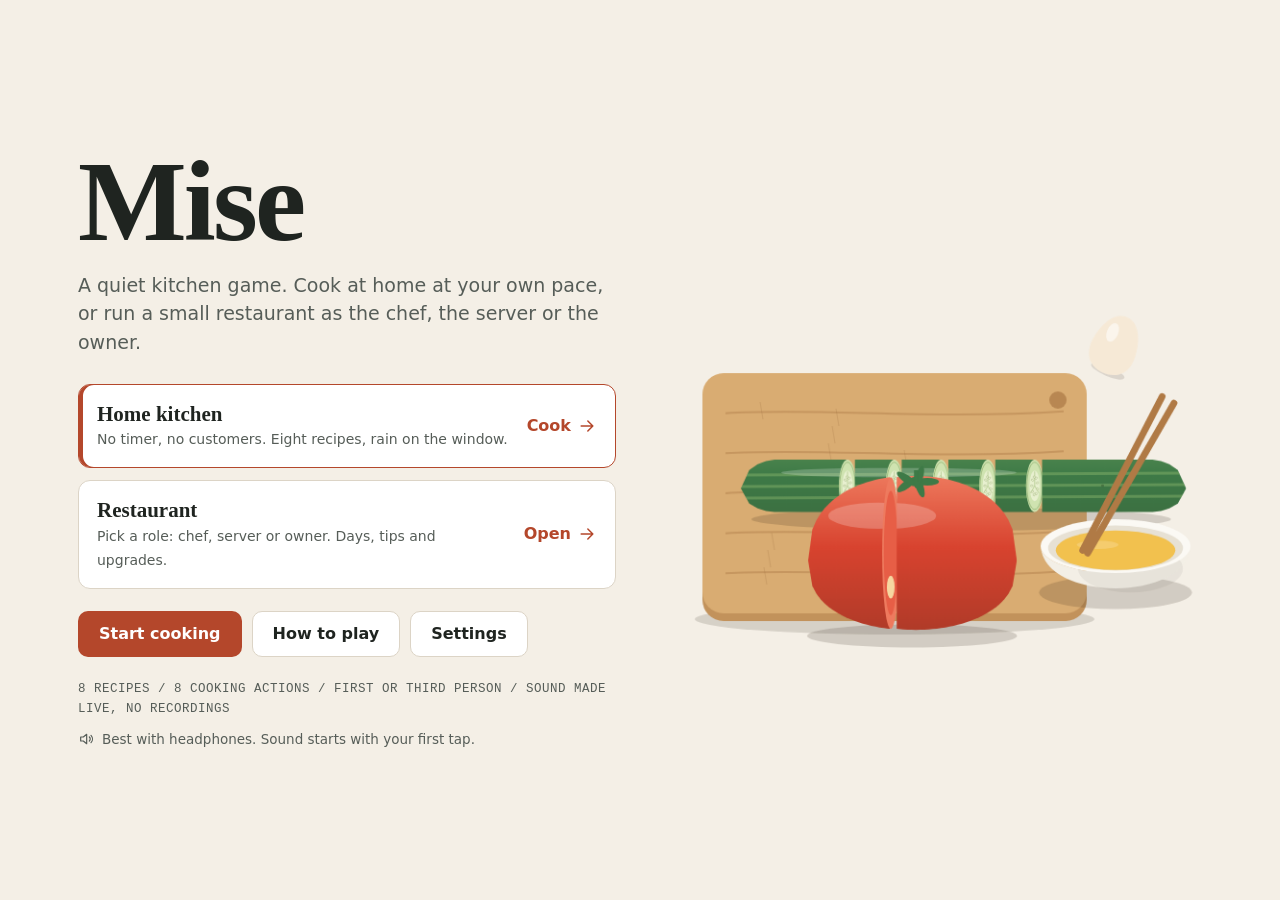
==== commit 2f8e9ce9: "Back nav round 4: used ingredients count as progress, 'Title screen' label on day summary, 320px top" ====
--- a/index.html
+++ b/index.html
@@ -318,7 +318,7 @@
         <dl class="day-figures" id="day-figures"></dl>
         <div class="stack">
           <button class="btn btn-primary btn-block" data-act="manage">Manage the restaurant</button>
-          <button class="btn btn-ghost btn-block" data-act="title">Back to the title screen</button>
+          <button class="btn btn-ghost btn-block" data-act="title">Title screen</button>
         </div>
         <p class="back-hint">Back or Esc also opens Manage the restaurant.</p>
       </div>
--- a/css/style.css
+++ b/css/style.css
@@ -398,7 +398,7 @@
 .screen-game.is-narrow .hud { padding: 8px 10px; gap: 8px; }
 .screen-game.is-narrow .hud-title .kicker { white-space: nowrap; overflow: hidden; text-overflow: ellipsis; }
 .screen-game.is-narrow .k-lead { display: none; }
-.screen-game.is-narrow .hud-title strong { font-size: 16px; white-space: normal; display: -webkit-box; -webkit-line-clamp: 2; -webkit-box-orient: vertical; line-height: 1.1; }
+.screen-game.is-narrow .hud-title strong { font-size: 16px; white-space: normal; display: -webkit-box; -webkit-line-clamp: 2; -webkit-box-orient: vertical; line-height: 1.22; }
 .screen-game.is-narrow .hud-stats { gap: 10px; }
 .screen-game.is-narrow .hud-stat b { font-size: 15px; }
 .screen-game.is-narrow .goalbar { width: 70px; }
@@ -516,4 +516,6 @@
   .screen-game.is-narrow .hud-stats { gap: 6px; }
   .screen-game.is-narrow .hud-stat span { font-size: 10px; letter-spacing: 0; }
   .screen-game.is-narrow .hud-title strong { font-size: 14.5px; }
-}
+  /* keep "HOME KITCHEN" / "DAY 3" whole: tighter tracking instead of an ellipsis */
+  .screen-game.is-narrow .hud-title .kicker { font-size: 10.5px; letter-spacing: .05em; }
+}
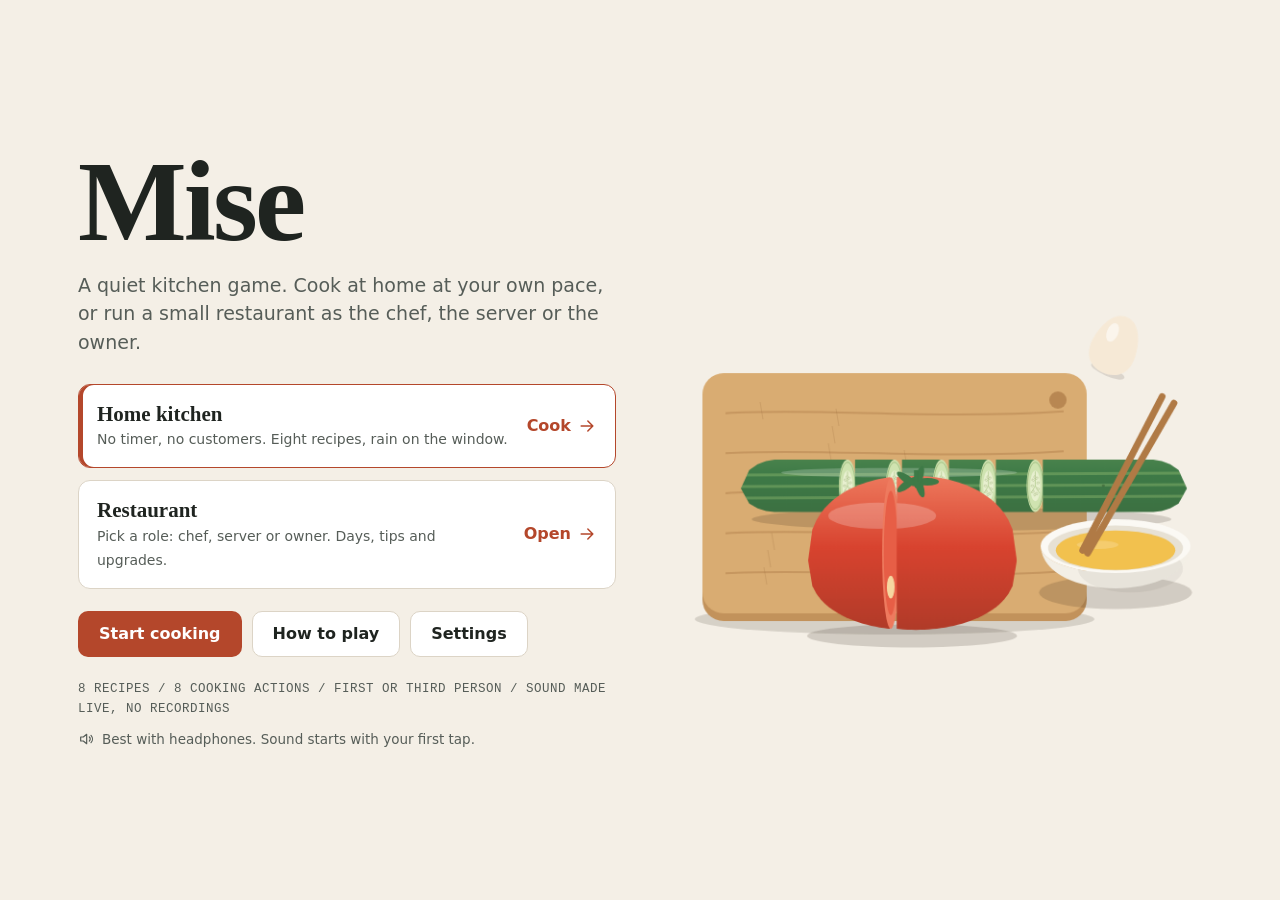
==== commit 89be6e8f: "Back nav round 5: one level up from result/day dialogs, bold loss headline, first-visit Back note, p" ====
--- a/index.html
+++ b/index.html
@@ -170,6 +170,7 @@
         <div class="hud-stats" id="hud-stats"></div>
         <button class="btn-icon hud-btn" id="btn-sound" aria-label="Sound and settings"><span class="ico" data-ico="sound"></span></button>
       </header>
+      <p class="back-tip" id="back-tip" role="status" hidden></p>
       <aside class="ticket" id="ticket" aria-label="Recipe ticket">
         <div class="ticket-head">
           <span class="ticket-no" id="ticket-no">No. 001</span>
@@ -205,7 +206,7 @@
     <div class="overlay" id="ov-leave" role="dialog" aria-modal="true" aria-labelledby="leave-h" aria-describedby="leave-sub" hidden>
       <div class="sheet sheet-sm">
         <h2 id="leave-h">Leave the kitchen?</h2>
-        <p class="muted" id="leave-sub">This dish is not finished yet. Leaving clears it.</p>
+        <p class="leave-sub" id="leave-sub"><strong class="leave-lead" id="leave-lead">Your work on this dish will be cleared.</strong> <span class="muted" id="leave-detail">This dish is not finished yet.</span></p>
         <div class="stack">
           <button class="btn btn-primary btn-block" data-act="stay" id="btn-stay">Keep cooking</button>
           <button class="btn btn-ghost btn-block" data-act="quit" id="btn-leave">Leave</button>
@@ -304,7 +305,7 @@
             <button class="btn btn-primary" data-act="again">Cook it again</button>
             <button class="btn btn-ghost" data-act="cookbook">Back to the cookbook</button>
           </div>
-          <p class="back-hint">Back or Esc also takes you to the cookbook.</p>
+          <p class="back-hint">Back or Esc closes this to show your plate; Back again returns to the cookbook.</p>
         </div>
       </div>
     </div>
@@ -320,7 +321,7 @@
           <button class="btn btn-primary btn-block" data-act="manage">Manage the restaurant</button>
           <button class="btn btn-ghost btn-block" data-act="title">Title screen</button>
         </div>
-        <p class="back-hint">Back or Esc also opens Manage the restaurant.</p>
+        <p class="back-hint">Back or Esc closes this to show the closed floor; Back again opens Manage the restaurant.</p>
       </div>
     </div>
 
--- a/css/style.css
+++ b/css/style.css
@@ -489,7 +489,35 @@
 .hud-title { min-width: 0; }
 .hud-stat b { white-space: nowrap; }
 .back-label { font-size: 14px; font-weight: 600; letter-spacing: .01em; }
-.btn-icon[data-back]:active { transform: translateY(1px); background: var(--line); }
+.btn-icon[data-back] { transition: background-color .15s ease, border-color .15s ease, transform .12s ease; }
+.btn-icon[data-back] .ico { transition: transform .15s ease; }
+.btn-icon[data-back]:hover .ico { transform: translateX(-2px); }
+.btn-icon[data-back]:active { transform: translateY(1px) scale(.97); background: var(--line); }
+@media (prefers-reduced-motion: reduce) {
+  .btn-icon[data-back],
+  .btn-icon[data-back] .ico { transition: none; }
+  .btn-icon[data-back]:hover .ico { transform: none; }
+}
+/* leave dialog: one plain headline of what is lost, then the full list */
+.leave-sub { margin: 8px 0 16px; line-height: 1.45; }
+.leave-lead { display: block; color: var(--ink); font-weight: 600; margin-bottom: 4px; }
+/* one-time note under the Back pill on the first kitchen or service */
+.back-tip {
+  position: absolute; z-index: 5; left: 12px; top: 64px;
+  max-width: min(300px, calc(100% - 24px));
+  margin: 0; padding: 9px 12px;
+  border-radius: 10px;
+  background: var(--ink); color: var(--surface, #FFFDF8);
+  font-size: 13px; font-weight: 500; line-height: 1.4;
+  box-shadow: 0 6px 18px rgba(40, 30, 20, .18);
+  pointer-events: none;
+}
+.back-tip::before {
+  content: ""; position: absolute; left: 22px; top: -6px;
+  border: 6px solid transparent; border-top: 0; border-bottom-color: var(--ink);
+}
+.back-tip[hidden] { display: none; }
+.screen-game.is-narrow .back-tip { top: 58px; left: 8px; }
 .btn-icon:focus-visible { outline: 2px solid var(--accent, #B5472B); outline-offset: 2px; }
 .screen-game.is-narrow .btn-icon[data-back] { padding: 0 8px 0 4px; }
 .screen-game.is-narrow .back-label { font-size: 13px; }
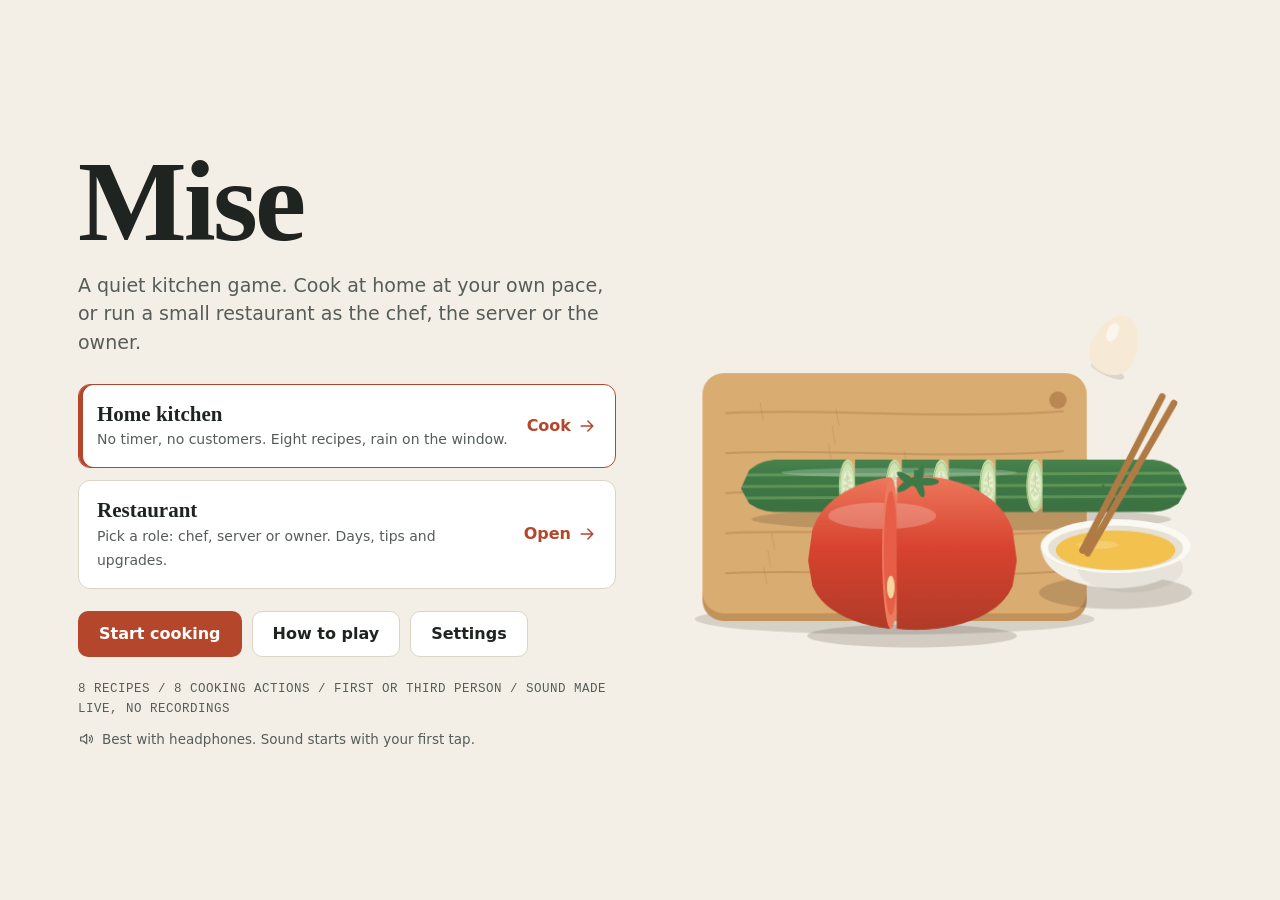
==== commit 00037404: "Back nav round 8: Back pill inside dish result and day summary, gates N3c (dish-leave accounting), N" ====
--- a/index.html
+++ b/index.html
@@ -296,6 +296,7 @@
       <div class="sheet sheet-result">
         <div class="result-art"><img id="result-img" alt=""></div>
         <div class="result-body">
+          <button class="sheet-back" data-act="dialog-back" aria-label="Back: close this and show your plate"><span class="ico" data-ico="back"></span><span>Back</span></button>
           <p class="kicker" id="result-kicker">Plated</p>
           <h2 id="result-h"></h2>
           <p class="result-score"><span id="result-pct"></span><span id="result-word"></span></p>
@@ -305,13 +306,14 @@
             <button class="btn btn-primary" data-act="again">Cook it again</button>
             <button class="btn btn-ghost" data-act="cookbook">Back to the cookbook</button>
           </div>
-          <p class="back-hint">Back or Esc closes this to show your plate; Back again returns to the cookbook.</p>
+          <p class="back-hint">Back (here, Esc or your phone) closes this to show your plate; Back again returns to the cookbook.</p>
         </div>
       </div>
     </div>
 
     <div class="overlay" id="ov-day" role="dialog" aria-modal="true" aria-labelledby="day-h" hidden>
       <div class="sheet sheet-sm">
+        <button class="sheet-back" data-act="dialog-back" aria-label="Back: close this and show the closed floor"><span class="ico" data-ico="back"></span><span>Back</span></button>
         <p class="kicker" id="day-kicker">Closing time</p>
         <h2 id="day-h"></h2>
         <div class="stars" id="day-stars" aria-hidden="true"></div>
@@ -321,7 +323,7 @@
           <button class="btn btn-primary btn-block" data-act="manage">Manage the restaurant</button>
           <button class="btn btn-ghost btn-block" data-act="title">Title screen</button>
         </div>
-        <p class="back-hint">Back or Esc closes this to show the closed floor; Back again opens Manage the restaurant.</p>
+        <p class="back-hint">Back (here, Esc or your phone) closes this to show the closed floor; Back again opens Manage the restaurant.</p>
       </div>
     </div>
 
--- a/css/style.css
+++ b/css/style.css
@@ -517,7 +517,26 @@
   border: 6px solid transparent; border-top: 0; border-bottom-color: var(--ink);
 }
 .back-tip[hidden] { display: none; }
-.screen-game.is-narrow .back-tip { top: 58px; left: 8px; }
+/* while the note shows, the recipe card and step rail step down so nothing is covered */
+#ticket,
+#rail { transition: translate .25s ease; }
+.screen-game.tip-open #ticket,
+.screen-game.tip-open #rail { translate: 0 54px; }
+/* result / day cards: an ignored outside tap gets a small nudge and lights the note */
+@keyframes sheet-nudge {
+  0%, 100% { transform: scale(1); }
+  40% { transform: scale(1.015); }
+}
+.sheet.is-nudge { animation: sheet-nudge .28s ease; }
+.sheet.is-nudge .back-hint { background: var(--accent-soft, #F3E3DA); border-color: var(--accent, #B5472B); }
+@media (prefers-reduced-motion: reduce) {
+  #ticket,
+  #rail { transition: none; }
+  .sheet.is-nudge { animation: none; }
+}
+.screen-game.is-narrow .back-tip { top: 58px; left: 8px; max-width: min(250px, calc(100% - 16px)); padding: 7px 10px; font-size: 12px; }
+.screen-game.is-narrow.tip-open #ticket,
+.screen-game.is-narrow.tip-open #rail { translate: 0 46px; }
 .btn-icon:focus-visible { outline: 2px solid var(--accent, #B5472B); outline-offset: 2px; }
 .screen-game.is-narrow .btn-icon[data-back] { padding: 0 8px 0 4px; }
 .screen-game.is-narrow .back-label { font-size: 13px; }
@@ -547,3 +566,34 @@
   /* keep "HOME KITCHEN" / "DAY 3" whole: tighter tracking instead of an ellipsis */
   .screen-game.is-narrow .hud-title .kicker { font-size: 10.5px; letter-spacing: .05em; }
 }
+
+/* Back inside the dish result and day summary: the same pill as the top bar, for touch screens without a Back key */
+.sheet-back {
+  display: inline-flex;
+  align-self: flex-start;
+  justify-self: start;
+  width: max-content;
+  align-items: center;
+  gap: 2px;
+  min-height: 40px;
+  padding: 0 12px 0 6px;
+  margin: 0 0 6px -6px;
+  border: 1px solid var(--line);
+  border-radius: 999px;
+  background: var(--surface);
+  color: var(--ink);
+  font: inherit;
+  font-size: 14px;
+  font-weight: 600;
+  cursor: pointer;
+  transition: background-color .15s ease, transform .12s ease;
+}
+.sheet-back .ico { flex: none; transition: transform .15s ease; }
+.sheet-back:hover .ico { transform: translateX(-2px); }
+.sheet-back:active { transform: translateY(1px) scale(.97); background: var(--line); }
+.sheet-back:focus-visible { outline: 2px solid var(--accent, #B5472B); outline-offset: 2px; }
+@media (prefers-reduced-motion: reduce) {
+  .sheet-back,
+  .sheet-back .ico { transition: none; }
+  .sheet-back:hover .ico { transform: none; }
+}
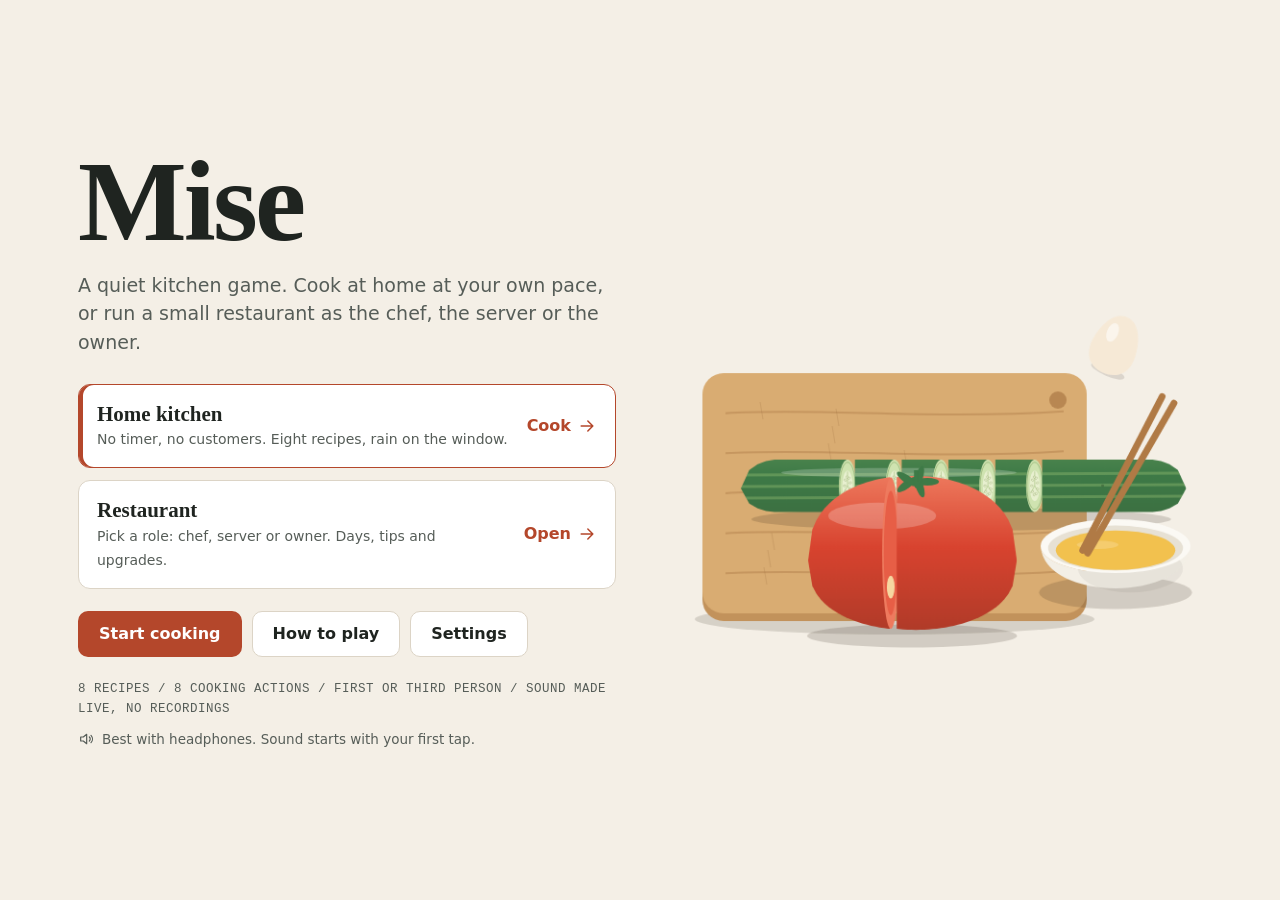
==== commit 4244ce2a: "Back nav round 9: Start over asks first when work would be lost, dialog Back pill identical to the t" ====
--- a/index.html
+++ b/index.html
@@ -296,7 +296,7 @@
       <div class="sheet sheet-result">
         <div class="result-art"><img id="result-img" alt=""></div>
         <div class="result-body">
-          <button class="sheet-back" data-act="dialog-back" aria-label="Back: close this and show your plate"><span class="ico" data-ico="back"></span><span>Back</span></button>
+          <button class="sheet-back" data-act="dialog-back" aria-label="Back to your finished plate"><span class="ico" data-ico="back"></span><span>Back</span></button>
           <p class="kicker" id="result-kicker">Plated</p>
           <h2 id="result-h"></h2>
           <p class="result-score"><span id="result-pct"></span><span id="result-word"></span></p>
@@ -313,7 +313,7 @@
 
     <div class="overlay" id="ov-day" role="dialog" aria-modal="true" aria-labelledby="day-h" hidden>
       <div class="sheet sheet-sm">
-        <button class="sheet-back" data-act="dialog-back" aria-label="Back: close this and show the closed floor"><span class="ico" data-ico="back"></span><span>Back</span></button>
+        <button class="sheet-back" data-act="dialog-back" aria-label="Back to the closed floor"><span class="ico" data-ico="back"></span><span>Back</span></button>
         <p class="kicker" id="day-kicker">Closing time</p>
         <h2 id="day-h"></h2>
         <div class="stars" id="day-stars" aria-hidden="true"></div>
--- a/css/style.css
+++ b/css/style.css
@@ -575,15 +575,14 @@
   width: max-content;
   align-items: center;
   gap: 2px;
-  min-height: 40px;
-  padding: 0 12px 0 6px;
-  margin: 0 0 6px -6px;
+  height: 44px;
+  padding: 0 12px 0 8px;
+  margin: 0 0 6px -4px;
   border: 1px solid var(--line);
-  border-radius: 999px;
+  border-radius: var(--r-ctl);
   background: var(--surface);
   color: var(--ink);
   font: inherit;
-  font-size: 14px;
   font-weight: 600;
   cursor: pointer;
   transition: background-color .15s ease, transform .12s ease;
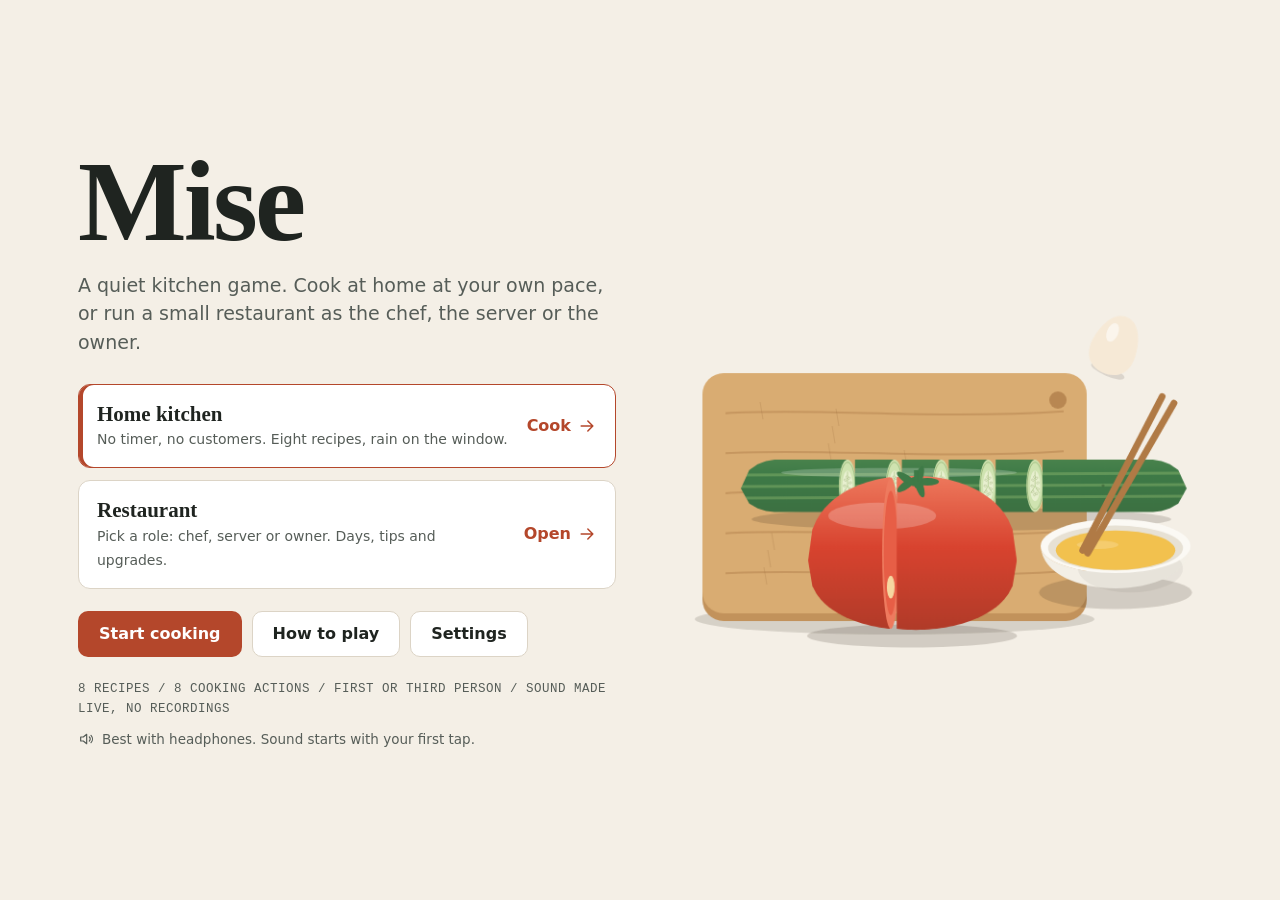
==== commit b63874ff: "Mise on a phone's home screen: a web manifest and icons (the first letter of its name in the page's " ====
--- a/index.html
+++ b/index.html
@@ -6,6 +6,11 @@
   <meta name="theme-color" content="#F4EFE6">
   <meta name="description" content="Mise is a quiet cooking game. Cook at home at your own pace, or run a small restaurant as the chef, the server or the owner, in first or third person.">
   <title>Mise - a quiet kitchen game</title>
+  <link rel="manifest" href="manifest.webmanifest">
+  <link rel="apple-touch-icon" href="icons/apple-touch-icon.png">
+  <link rel="icon" type="image/png" href="icons/icon-192.png">
+  <meta name="apple-mobile-web-app-capable" content="yes">
+  <meta name="mobile-web-app-capable" content="yes">
   <link rel="stylesheet" href="css/style.css">
 </head>
 <body>
